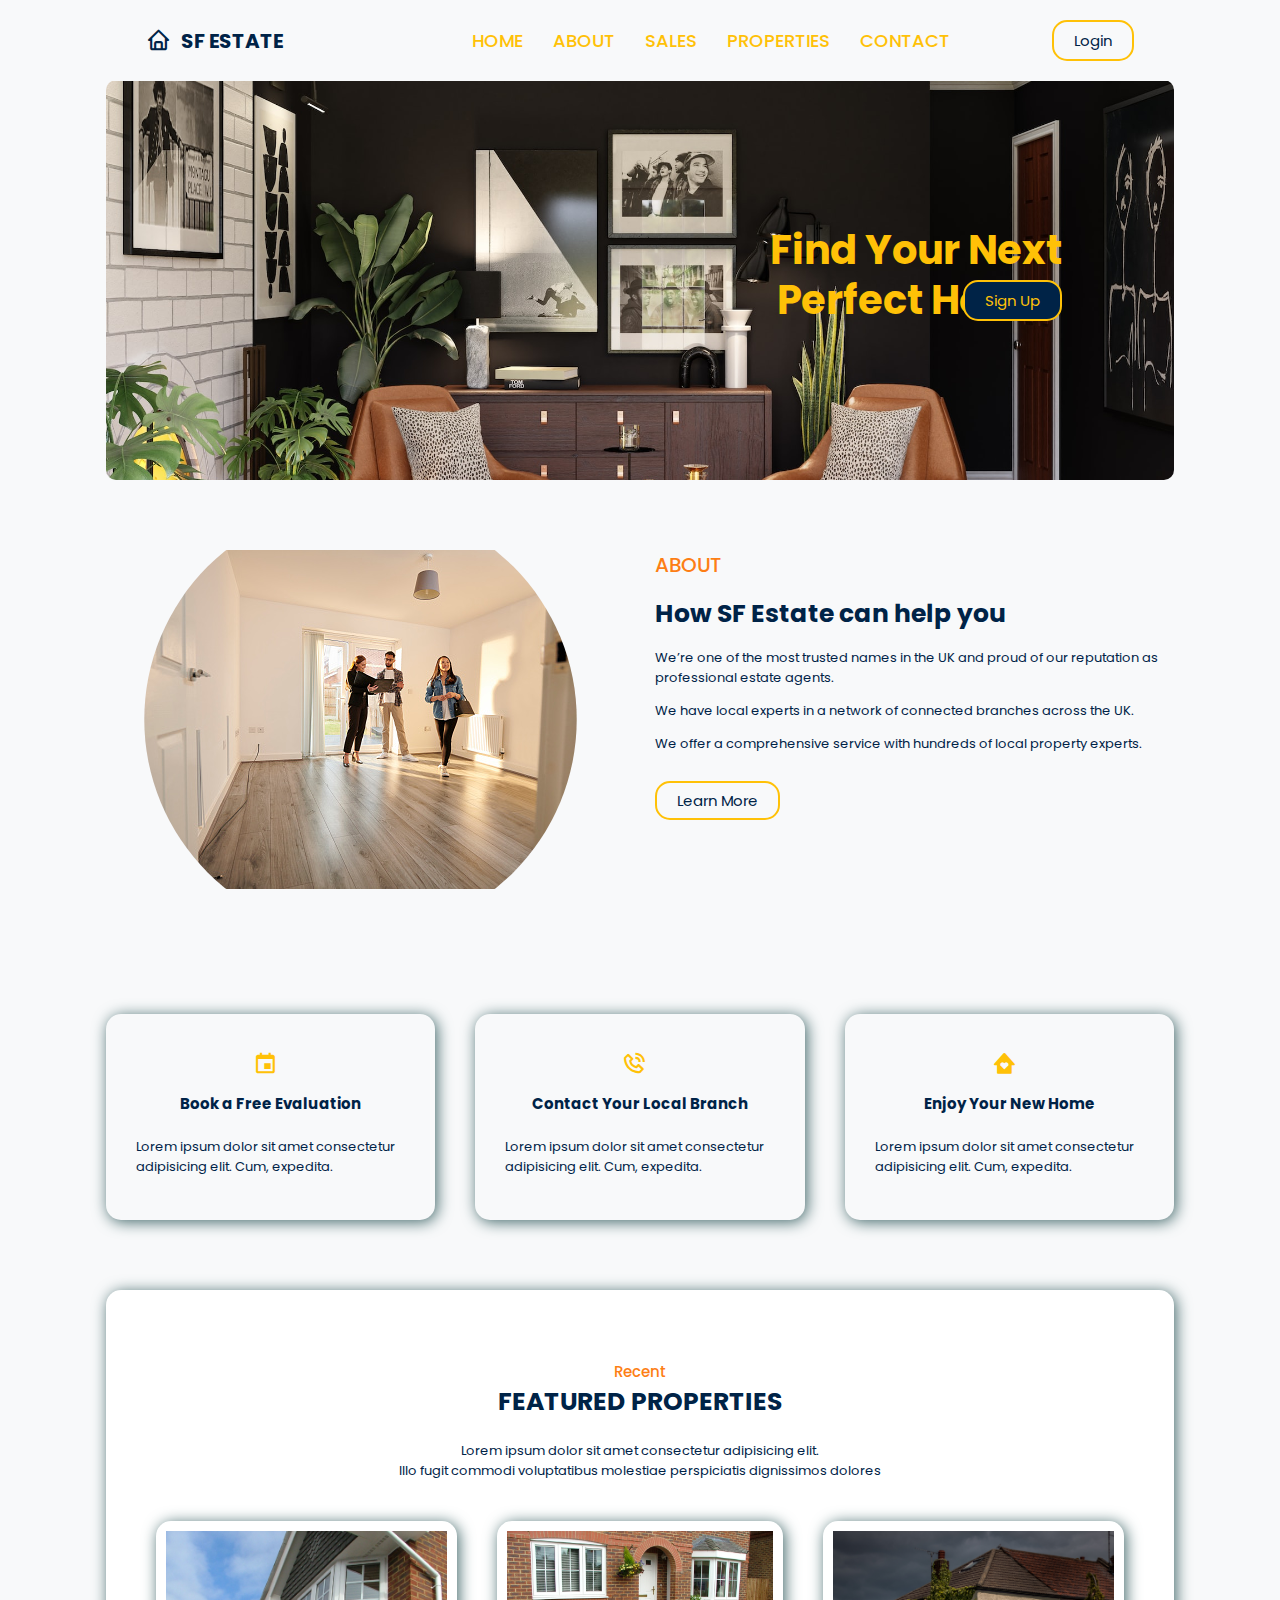
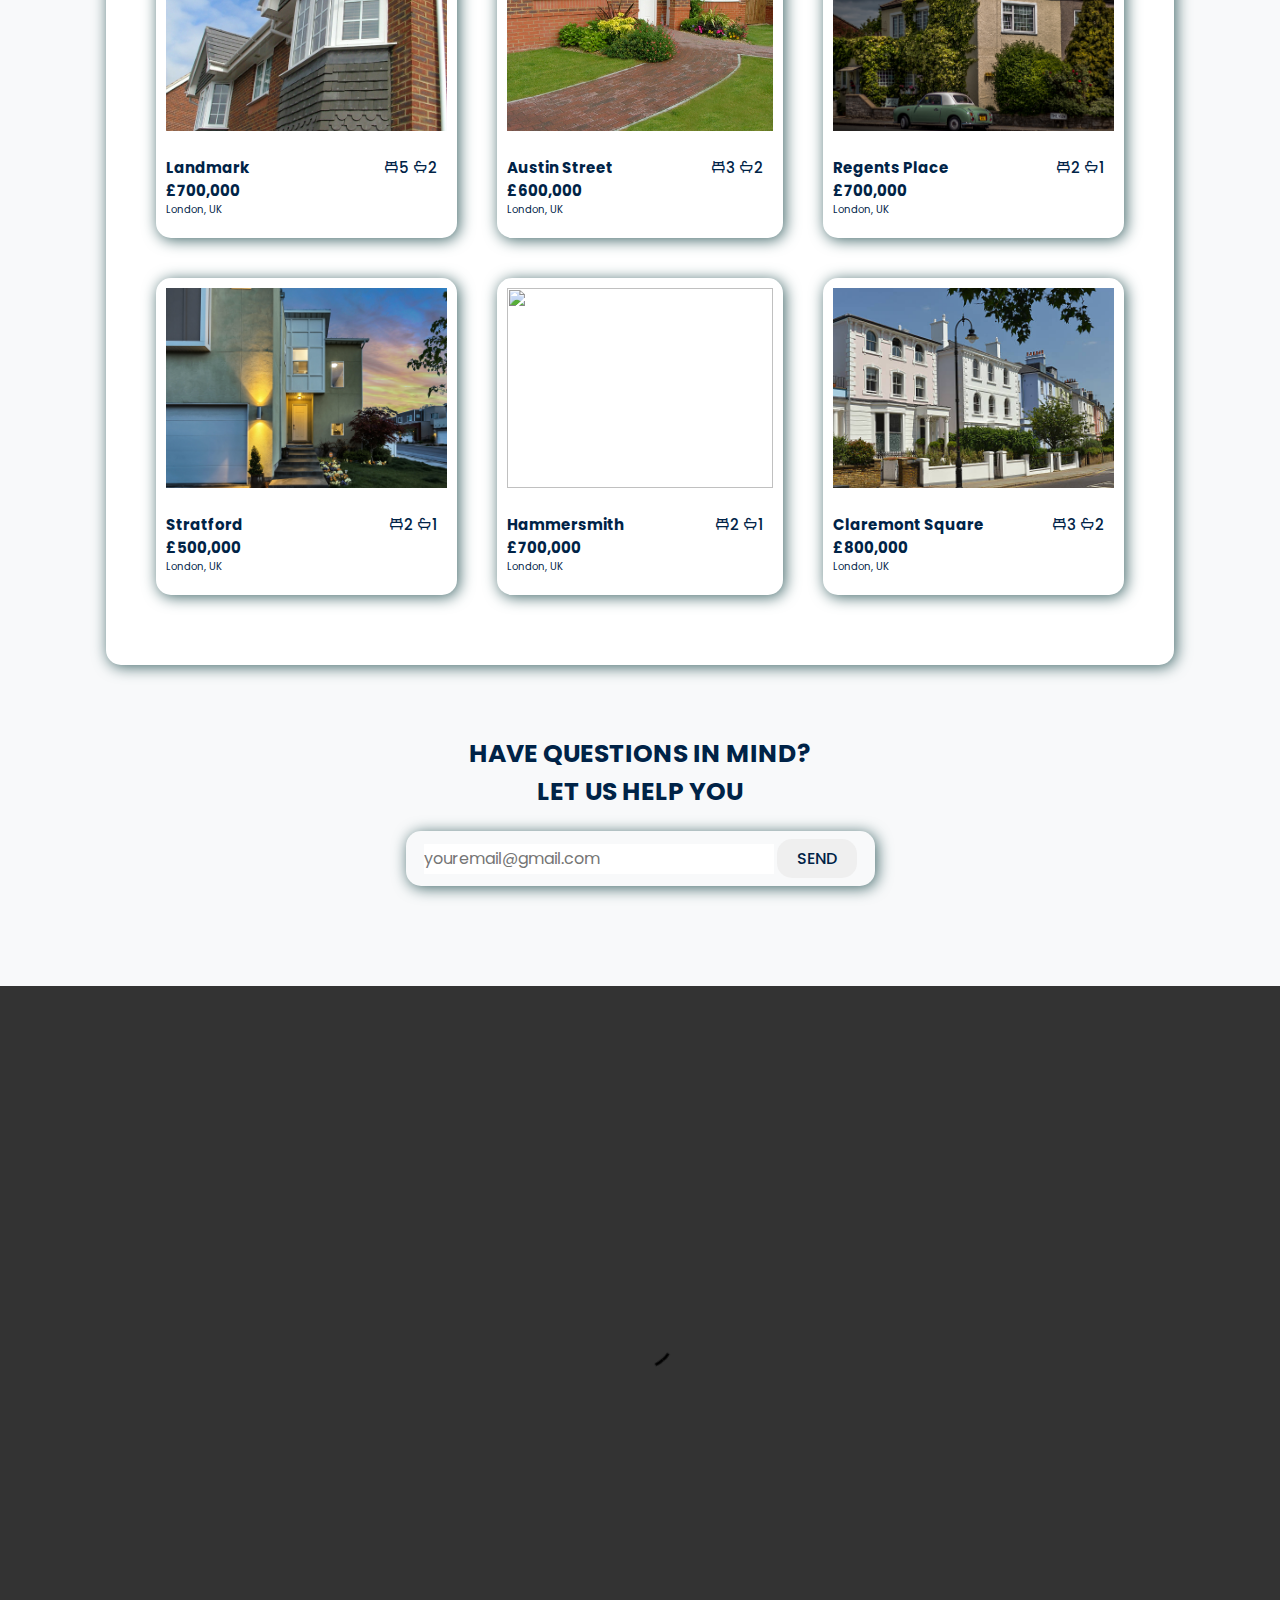
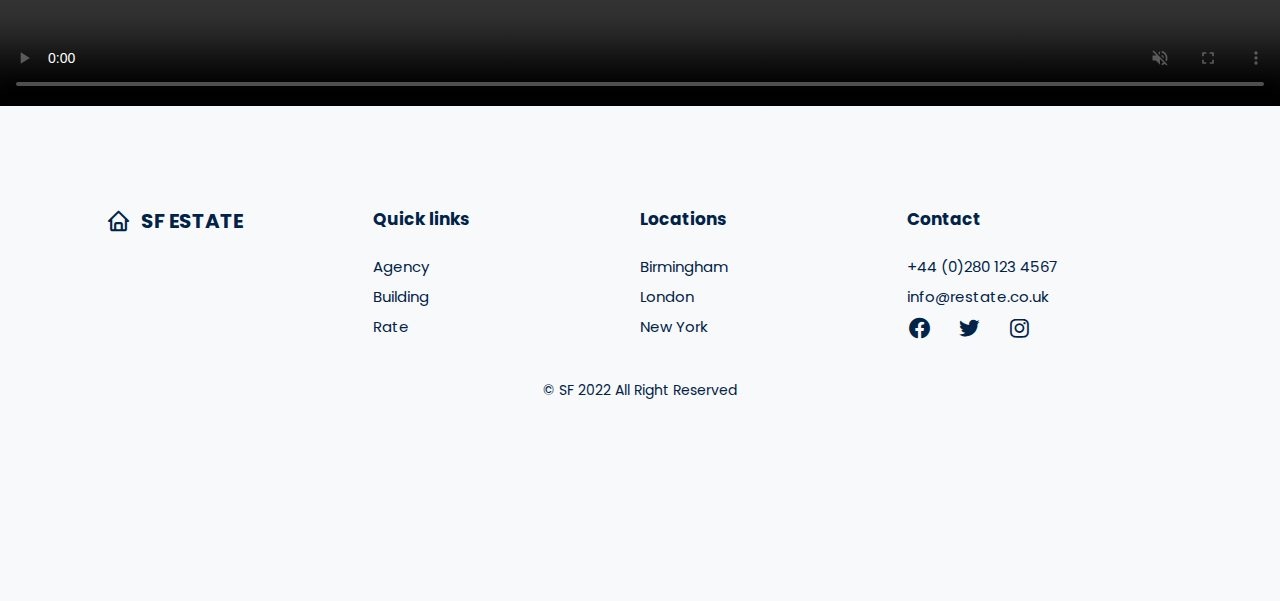
==== index.html @ f8cb688d "first commit" ====
<!DOCTYPE html>
<html>
    <head>
        <meta charset="UTF-8">
        <meta name="viewport" content="width=device-width, initial-scale=1.0">
        <link rel="stylesheet" href="styles.css">
        <link rel="stylesheet" href="https://unpkg.com/boxicons@2.1.4/css/boxicons.min.css">
        <title>Real estate website project</title>
    </head>
    <body>
        <header id="header">
            <div class="nav container">
                <a class="logo" href="index.html"><i class='bx bx-home'></i>SF Estate</a>
                <input type="checkbox" name="" id="menu">
                <label for="menu"><i class='bx bx-menu' id="menu-icon"></i></label>
                <ul id="nav-bar">
                    <li><a class="nav-link" href="#home">Home</a></li>
                    <li><a class="nav-link" href="#about">About</a></li>
                    <li><a class="nav-link" href="#sales">Sales</a></li>
                    <li><a class="nav-link" href="#properties">Properties</a></li>
                    <li><a class="nav-link" href="#footer">Contact</a></li>
                </ul>   
                <a href="login.html" class="button">Login</a>
            </div>
        </header>
            <section class="home container" id="home" role="region" aria-labelledby="home">
            <div class="home-text">
                <h1>Find Your Next<br>Perfect Home.</h1>
                <a href="sign-up.html" class="button1 sign-up">Sign Up</a>
            </div>
            </section>
            <section class="about container" id="about" role="region" aria-labelledby="about">
                <div class="about-img">
                    <img src="images/about.jpg" alt="">
                </div>
                <div class="about-text">
                    <span>About</span>
                    <h2>How SF Estate can help you</h2>
                <p>We’re one of the most trusted names in the UK and proud of our reputation as professional estate agents.</p>
                <p>We have local experts in a network of connected branches across the UK.</p>
                <p>We offer a comprehensive service with hundreds of local property experts.</p>
                <div class="learn-more"><a href="#" class="button">Learn More</a></div>
                </div>
                
            </section>
<!-- Sales boxes -->
            <section class="sales container" id="sales" role="region" aria-labelledby="sales">
            <div class="box">
                <i class='bx bx-calendar-event'></i>
                <h3>Book a Free Evaluation</h3>
                <p>Lorem ipsum dolor sit amet consectetur adipisicing elit. Cum, expedita.</p>
            </div>
            <div class="box">
                <i class='bx bx-phone-call'></i>
                <h3>Contact Your Local Branch</h3>
                <p>Lorem ipsum dolor sit amet consectetur adipisicing elit. Cum, expedita.</p>
            </div>
            <div class="box">
                <i class='bx bxs-home-heart'></i>
                <h3>Enjoy Your New Home</h3>
                <p>Lorem ipsum dolor sit amet consectetur adipisicing elit. Cum, expedita.</p>
            </div>
            </section>
<!-- Properties boxes -->
            <section class="properties container" id="properties" role="region" aria-labelledby="properties">
                <div class="properties-heading">
                    <span>Recent</span>
                    <h2>Featured Properties</h2>
                    <p>Lorem ipsum dolor sit amet consectetur adipisicing elit. <br>Illo fugit commodi voluptatibus molestiae perspiciatis dignissimos dolores</p>
                </div>
                <div class="property-container container">
                    <!-- box 1 -->
                    <div class="property-box">
                        <div class="property-img">
                            <img src="images/p1.jpg">
                        </div>
                            <div class="content">
                                <div class="property-text">
                                    <h3>Landmark</h3>
                                    <h3>£700,000</h3>
                                    <p>London, UK</p>
                                </div>
                                <div class="property-icons">
                                    <i class='bx bx-bed'></i><span>5 </span><i class='bx bx-bath'></i><span>2</span>
                                </div>
                            </div>
                    </div>
                    <!-- box 2 -->
                    <div class="property-box">
                        <div class="property-img">
                            <img src="images/p2.jpg">
                        </div>
                        <div class="content">
                            <div class="property-text">
                                <h3>Austin Street</h3>
                                <h3>£600,000</h3>
                                <p>London, UK</p>
                            </div>
                            <div class="property-icons">
                                <i class='bx bx-bed'></i><span>3 </span><i class='bx bx-bath'></i><span>2</span>
                            </div>
                        </div>
                    </div>
                    <!-- box 3 -->
                    <div class="property-box">
                        <div class="property-img">
                            <img src="images/p3.jpg">
                        </div>
                        <div class="content">
                            <div class="property-text">
                                <h3>Regents Place</h3>
                                <h3>£700,000</h3>
                                <p>London, UK</p>
                            </div>
                            <div class="property-icons">
                                <i class='bx bx-bed'></i><span>2 </span><i class='bx bx-bath'></i><span>1</span>
                            </div>
                        </div>
                    </div>
                    <!-- box 4 -->
                    <div class="property-box">
                        <div class="property-img">
                            <img src="images/p4.jpg">
                        </div>
                        <div class="content">
                            <div class="property-text">
                                <h3>Stratford</h3>
                                <h3>£500,000</h3>
                                <p>London, UK</p>
                            </div>
                            <div class="property-icons">
                                <i class='bx bx-bed'></i><span>2 </span><i class='bx bx-bath'></i><span>1</span>
                            </div>
                        </div>
                    </div>
                    <!-- box 5 -->
                    <div class="property-box">
                        <div class="property-img">
                            <img src="images/p5.jpg">
                        </div>
                        <div class="content">
                            <div class="property-text">
                                <h3>Hammersmith</h3>
                                <h3>£700,000</h3>
                                <p>London, UK</p>
                            </div>
                            <div class="property-icons">
                                <i class='bx bx-bed'></i><span>2 </span><i class='bx bx-bath'></i><span>1</span>
                            </div>
                        </div>
                    </div>
                    <!-- box 6 -->
                    <div class="property-box">
                        <div class="property-img">
                            <img src="images/p6.jpg">
                        </div>
                        <div class="content">
                            <div class="property-text">
                                <h3>Claremont Square</h3>
                                <h3>£800,000</h3>
                                <p>London, UK</p>
                            </div>
                            <div class="property-icons">
                                <i class='bx bx-bed'></i><span>3 </span><i class='bx bx-bath'></i><span>2</span>
                            </div>
                        </div>
                    </div>
                </div>
            </section>
<!-- Newsletter -->
            <section class="newsletter container" id="newsletter">
                <div class="newsletter">
                    <h2>Have Questions In Mind? <br>Let us help you</h2>
                </div>
                <form id="form"  action="https://www.freecodecamp.com/email-submit">
                    <input id="email" 
                    name="email"
                    type="email"
                    placeholder="youremail@gmail.com"
                    required
                    />
                    <input id="submit" type="submit" value="send" class="button">
                </form>
            </section>
            <section role="region" aria-labelledby="media">
                <div id="media" class="video-container">
                  <video width="1280" height="640" autoplay muted loop controls autoplay>
                    <source src="images/video.mp4" type="video/mp4">
                    <source src="images/video.mp4" type="video/ogg">
                    Your browser does not support the video tag.
                  </video>
                </div>
            </section>
        <footer id="footer" role="region" aria-labelledby="footer">
            <div class="footer-container container">
                <div class="name">
                    <a class="logo" href="index.html"><i class='bx bx-home'></i>SF Estate</a>
                </div>
                <div class="links">
                    <h3>Quick links</h3>
                    <ul>
                        <li><a href="#">Agency</a></li>
                        <li><a href="#">Building</a></li>
                        <li><a href="#">Rate</a></li>
                    </ul>
                </div>
                <div class="sites">
                    <h3>Locations</h3>
                    <ul>
                        <li><a href="#">Birmingham</a></li>
                        <li><a href="#">London</a></li>
                        <li><a href="#">New York</a></li>
                    </ul>
                </div>
                <div class="contact">
                    <h3>Contact</h3>
                    <ul>
                        <li>+44 (0)280 123 4567</li>
                        <li>info@restate.co.uk</li>
                    </ul>
                    <div class="social">
                        <a href="#"><i class='bx bxl-facebook-circle'></i></a>
                        <a href="#"><i class='bx bxl-twitter'></i></a>
                        <a href="#"><i class='bx bxl-instagram'></i></a>
                    </div>
                </div>
            </div>
            <div class="copyright">
                <p>&#169 SF 2022 All Right Reserved</p>
            </div>
        </footer>
            <section id="video">
            </section>
    </body>
</html>
---- styles.css ----
/* Google fonts */
@import url('https://fonts.googleapis.com/css2?family=Poppins:wght@400;500;600;700&display=swap');

* {
    font-family: "Poppins", sans-serif;
    margin: 0;
    padding: 0;
    box-sizing: border-box;
    scroll-behavior: smooth;
    scroll-margin: 4rem;
    list-style: none;
    text-decoration: none;
}

html {
    font-size: 10px;
    scroll-behavior: smooth;
}
/* Variables */
:root {
    --blue: #007bff;
    --dark-blue:#002347;
    --orange: #fd7e14;
    --yellow: #ffc107;
    --white: #fff;
    --gray: #6c757d;
    --light: #f8f9fa;
    /* Box shadows */
    --box-shadow: 2px 2px 15px #416769;
}
/* Images */
img {
    width: 100%;
}
body {
    color: var(--dark-blue);
    background-color: var(--light);
}
section {
    padding: 7rem 0 7rem;
}
.home {
    margin-top: 8rem;
    background: url("images/home2.jpg");
    background-repeat: no-repeat;
    background-size: cover;
    border-radius: 1rem;
    background-position: center;
    background-blend-mode: darken;
    height: 400px;
    display: flex;
    align-items: center;
}
.home-text h1 {
    font-size: 4rem;
    font-weight: 700;
    border-radius: 1.5rem;
    color: var(--yellow);
    line-height: 5rem;
    top: 25%;
    text-align: right;
}
.home-text h1,
.sign-up {
    position: absolute;
    right: 17%;
}
.container {
    width: 1068px;
    margin-left: auto;
    margin-right: auto;
}
.nav {
    display: flex;
    align-items:center;
    justify-content: space-between;
}
header {
    width: 100%;
    background-color: var(--light);
    display: block;
    position: fixed;
    top: 0;
    left: 0;
    z-index: 10;
}
header .nav {
    display: flex;
    justify-content: space-between;
    align-items: center; 
    padding: 2rem 4rem;
}
#nav-bar {
    display: flex;;
}
#nav-bar a {
    padding: 8px 15px;
    font-size: 1.8rem;
    font-weight: 500;
    color: var(--yellow);
    text-transform: uppercase;
}
#nav-bar a:hover {
    color: var(--dark-blue);
    background: var(--yellow);
}
.logo {
    display: flex;
    column-gap: 1rem;
    align-items: center;
    font-size: 2rem;
    font-weight: 700;
    color: var(--dark);
    text-transform: uppercase;
}
.logo .bx {
    font-size: 2.5rem;
    color: var(--dark-blue);
}
#menu-icon {
    font-size: 24px;
    display: none;
    cursor: pointer;
}
#menu {
    display: none;
}
.login {
    display: flex;
    column-gap: 1rem;
}
.button,
.button1 {
    padding: 7px 20px;
    border-radius: 1.5rem;
    font-size: 1.5rem;
}
.button {
    border: 2px solid var(--yellow);
    color: var(--dark-blue);
   
}
.button:hover {
    background-color: var(--dark-blue);
    color: var(--yellow);
}
.button1 {
    color: var(--yellow) !important;
    background-color: var(--dark-blue) !important;
    border: 2px solid var(--yellow);
}

/* About */
.about,
.sales {
    display: grid; 
    grid-template-columns: repeat(auto-fit, minmax(25rem, auto));
    gap: 4rem;
}
.about-img img {
    -webkit-clip-path: circle(50% at 50% 50%);
    clip-path: circle(50% at 50% 50%);
}
.about span {
    font-size: 2rem;
    font-weight: 500;
    text-transform: uppercase;
    color: var(--orange);
    margin-bottom: 2rem;
}
.about-text h2 {
    font-size: 2.5rem;
    margin: 1.5rem auto 1.5rem;
}
.learn-more {
    margin-top: 3.5rem;
}

/* Sales */
.about-text p,
.sales p {
    font-size: 1.3rem;
    margin: 1.3rem auto 1.3rem;
}
.sales .box h3 {
    font-size: 1.5rem;
}
.sales .bx {
    font-size: 2.5rem;
    color: var(--yellow);
    padding-right: 1rem;
}
.sales .bx,
.sales .box h3 {
    display: block;
    align-items: center;
    justify-content: center;
    text-align: center;
    line-height: 4rem;
}
.sales .box {
    border-radius: 1.5rem;
    box-shadow: var(--box-shadow);
    padding: 3rem;
    margin-top: -2rem;
}
.box:hover {
    cursor: pointer;
    background-color: var(--dark-blue);
    color: var(--yellow);
}

/* Properties */

.properties {
    background-color: var(--white);
    border-radius: 1.5rem;
    box-shadow: var(--box-shadow);
}
.properties-heading,
.newsletter {
    text-align: center;
}
.properties-heading span {
   font-size: 1.5rem;
   font-weight: 500;
   color: var(--orange);
}
.properties-heading h2,
.newsletter h2,
footer h2 {
    font-size: 2.5rem;
    text-transform: uppercase;
}
.properties-heading p {
    font-size: 1.3rem;
    margin: 2rem auto 4rem;
}
.property-container {
    display: grid; 
    grid-template-columns: repeat(auto-fit, minmax(25rem, auto));
    gap: 4rem;
    padding: 0 5rem;
}
.property-box {
    padding: 1rem;
    background-color: var(--white);
    box-shadow: var(--box-shadow);
    border-radius: 1.5rem;
}
.property-box:hover {
    cursor: pointer;
    transform: scale(1.1);
    transition: 1s;
}
.properties .content {
    margin: 2rem auto 1rem;
    display: flex;
    justify-content: space-between;
}
.property-icons {
    font-size: 1.5rem;
    font-weight: 500;
    margin-right: 1rem;
}
.property-img img {
    width: 100%;
    height: 200px;
    object-fit: cover;
    object-position: center;
}
.property-text h3 {
    font-size: 1.5rem;
}
.property-text span,
.property-text .bx {
    font-size: 1.5rem;
}

/* Newsletter */

.newsletter {
    display: flex;
    flex-direction: column;
    justify-content: center;
    align-items: center;
    text-align: center;
    row-gap: 2rem;
}
.newsletter form {
    padding: 0.8rem 1.8rem;
    box-shadow: var(--box-shadow);
    border-radius: 1.5rem;
}
.newsletter input {
    border: none;
    outline: none;
    font-size: 1.6rem;
}
.newsletter #email {
    width: 35rem;
    height: 3rem;
}   
.newsletter .button {
    font-weight: 500;
    text-transform: uppercase;
}

/* Footer */

footer {
    /* background-color: var(--light);
    color: var(--dark-blue); */
    padding: 3rem;
}
.footer-container {
    display: grid; 
    grid-template-columns: repeat(auto-fit, minmax(25rem, auto));
    padding: 2rem auto;
}

footer li {
    font-size: 1.5rem;
    line-height: 3rem;
}
footer h3 {
    font-size: 1.7rem;
    margin-bottom: 2rem;
}
footer .footer-container .social {
    font-size: 2rem;
    font-weight: 500;
    display: inline-block;
    justify-content: space-between;
    align-items: center;
    gap: 1rem;
}

.footer-container a {
    color: var(--dark-blue);
}

.footer-container a:hover {
    color: var(--orange);
} 
.social a {
    font-size: 2.5rem;
    margin-right: 2rem;
}
.copyright {
    text-align: center;
    font-size: 1.4rem;
    padding: 3rem;
}
/* Login */
.login {
    margin-top: 9rem;
    display: grid; 
    grid-template-columns: 40% auto;
    min-height: 100vh;
    padding-right: 3rem;
}
.login-container,
.login-container form {
    display: flex;
    flex-direction: column;
    row-gap: 1.6rem;
    padding-right: 3rem;
}
.login-container h2 {
    font-size: 2.2rem;
}
.login-container p {
    font-size: 1.4rem;
}
.login-container form span {
    font-size: 1.3rem;
    color: var(--secondary);
    margin-bottom: 4px;
}
.login-container form a {
    text-align: right;
    font-size: 1.3rem;
}
.login-container form a:hover {
   color: var(--blue);
}
.login-container .button1 {
    outline: none;
    border: none;
    border-radius: 0;
    text-align: center;
    justify-content: center;
    font-size: 1.5rem;
}
.login-container form input {
    height: 3.5rem;
    font-size: 1.5rem;
}
/* video */
.video-container {
    position: relative;
    width: 100%;
    padding: 0% 0% 56.25%; 
    margin-top: -4rem;
    display: block;
    overflow: hidden;
  }
  
  .video-container video {
    position: absolute;
    top: 0; bottom: 0; left: 0;
    width: 100%;
    height: 100%;
  }

/* Making responsive */
@media (max-width: 1080px) {
    .container {
      margin-left: 1.5rem;
      margin-right: 1.5rem;
    }
  }

@media (max-width: 880px) {
.section {
    padding: 6rem 0 5rem;
}
.properties-container {
    grid-template-columns: repeat(auto-fit, minmax(200px, auto));
    gap: 1.5rem;
    padding: 0 1rem;
}
.footer-container {
    grid-template-columns: repeat(auto-fit, minmax(200px, auto));
    gap: 1.5rem;
}
.login {
    grid-template-columns: 0.6fr 1fr;
}
}
@media (max-width: 768px) {
.nav {
    padding: 1rem 0;
}
#menu-icon {
    display: initial;
}
#nav-bar {
    position: absolute;
    top: 0;
    left: 0;
    display: flex;
    flex-direction: column;
    color: var(--second-color);
    text-align: center;
}
#nav-bar a {
    display: block;
    color: var(--orange);
    background-color: var(--gray);
    margin: 1rem;
}
#nav-bar a:hover {
    background-color: var(--yellow);
    color: var(--dark-blue);
}
}
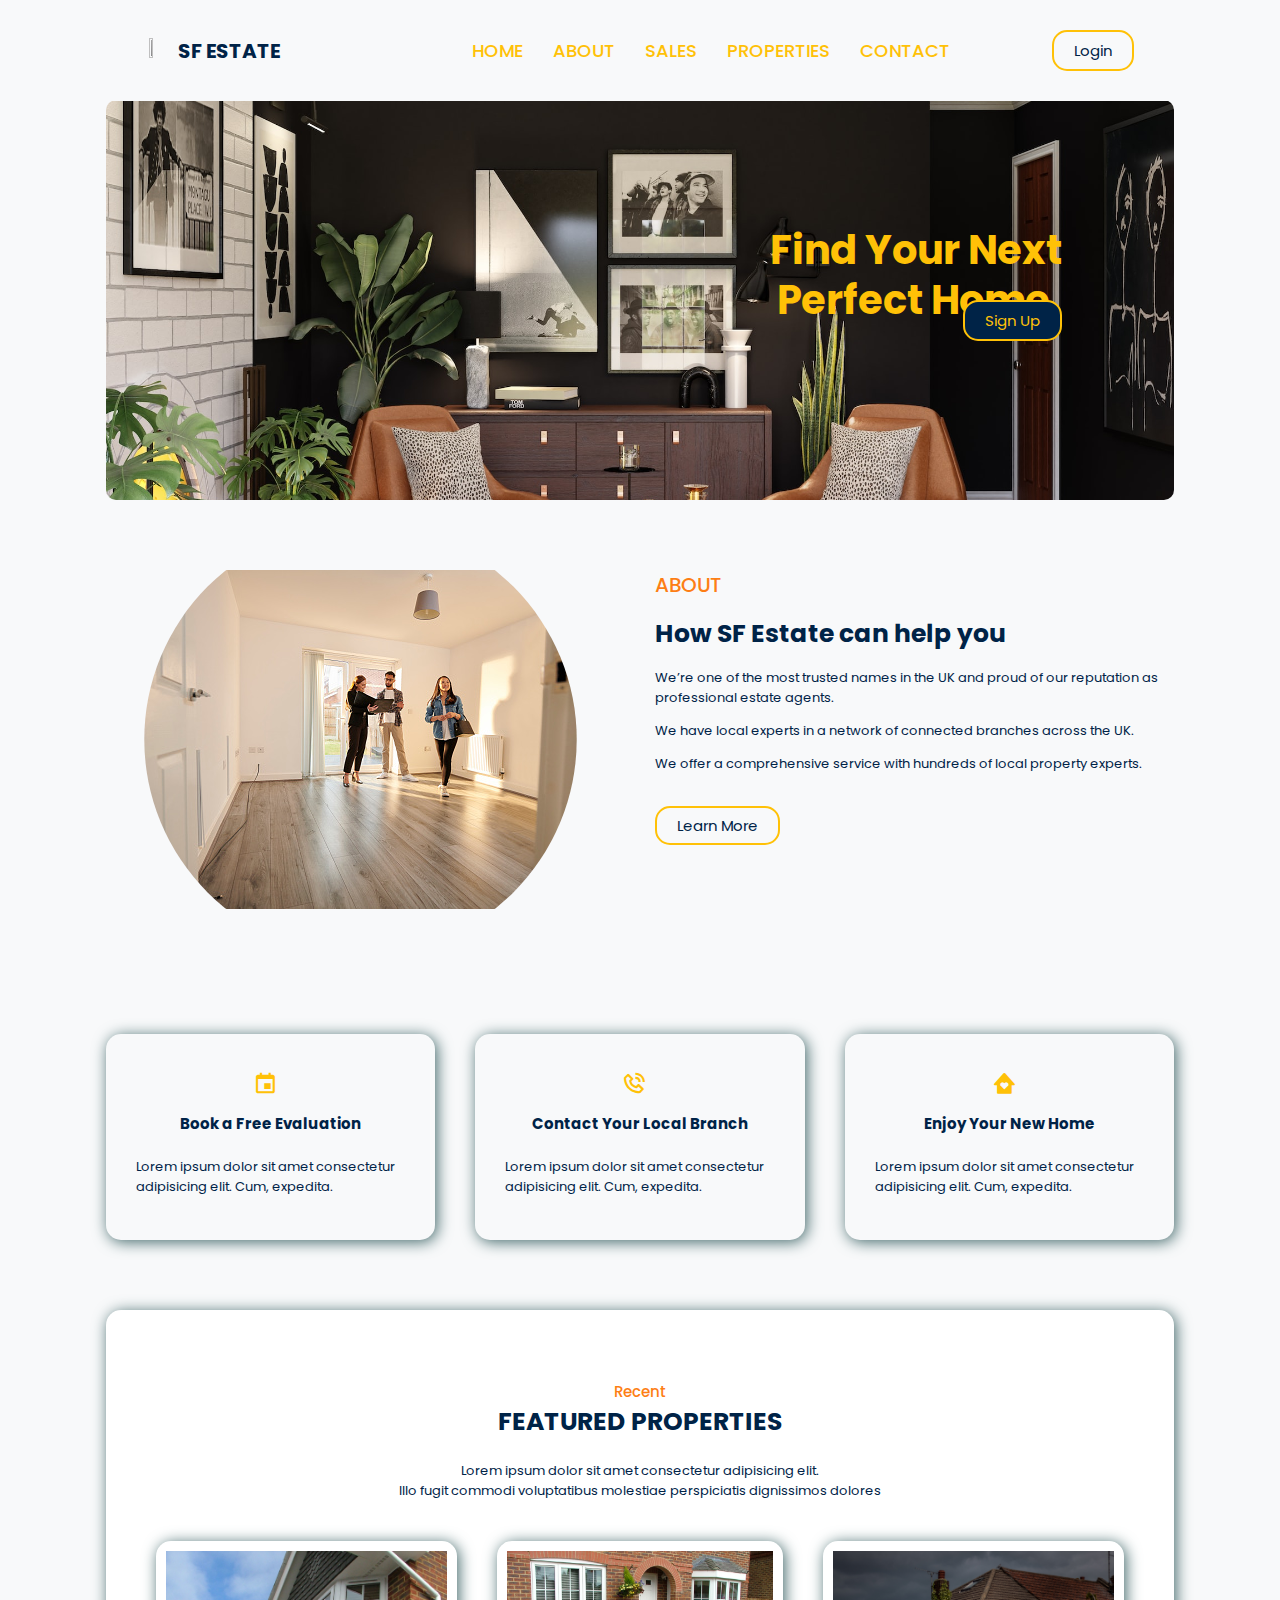
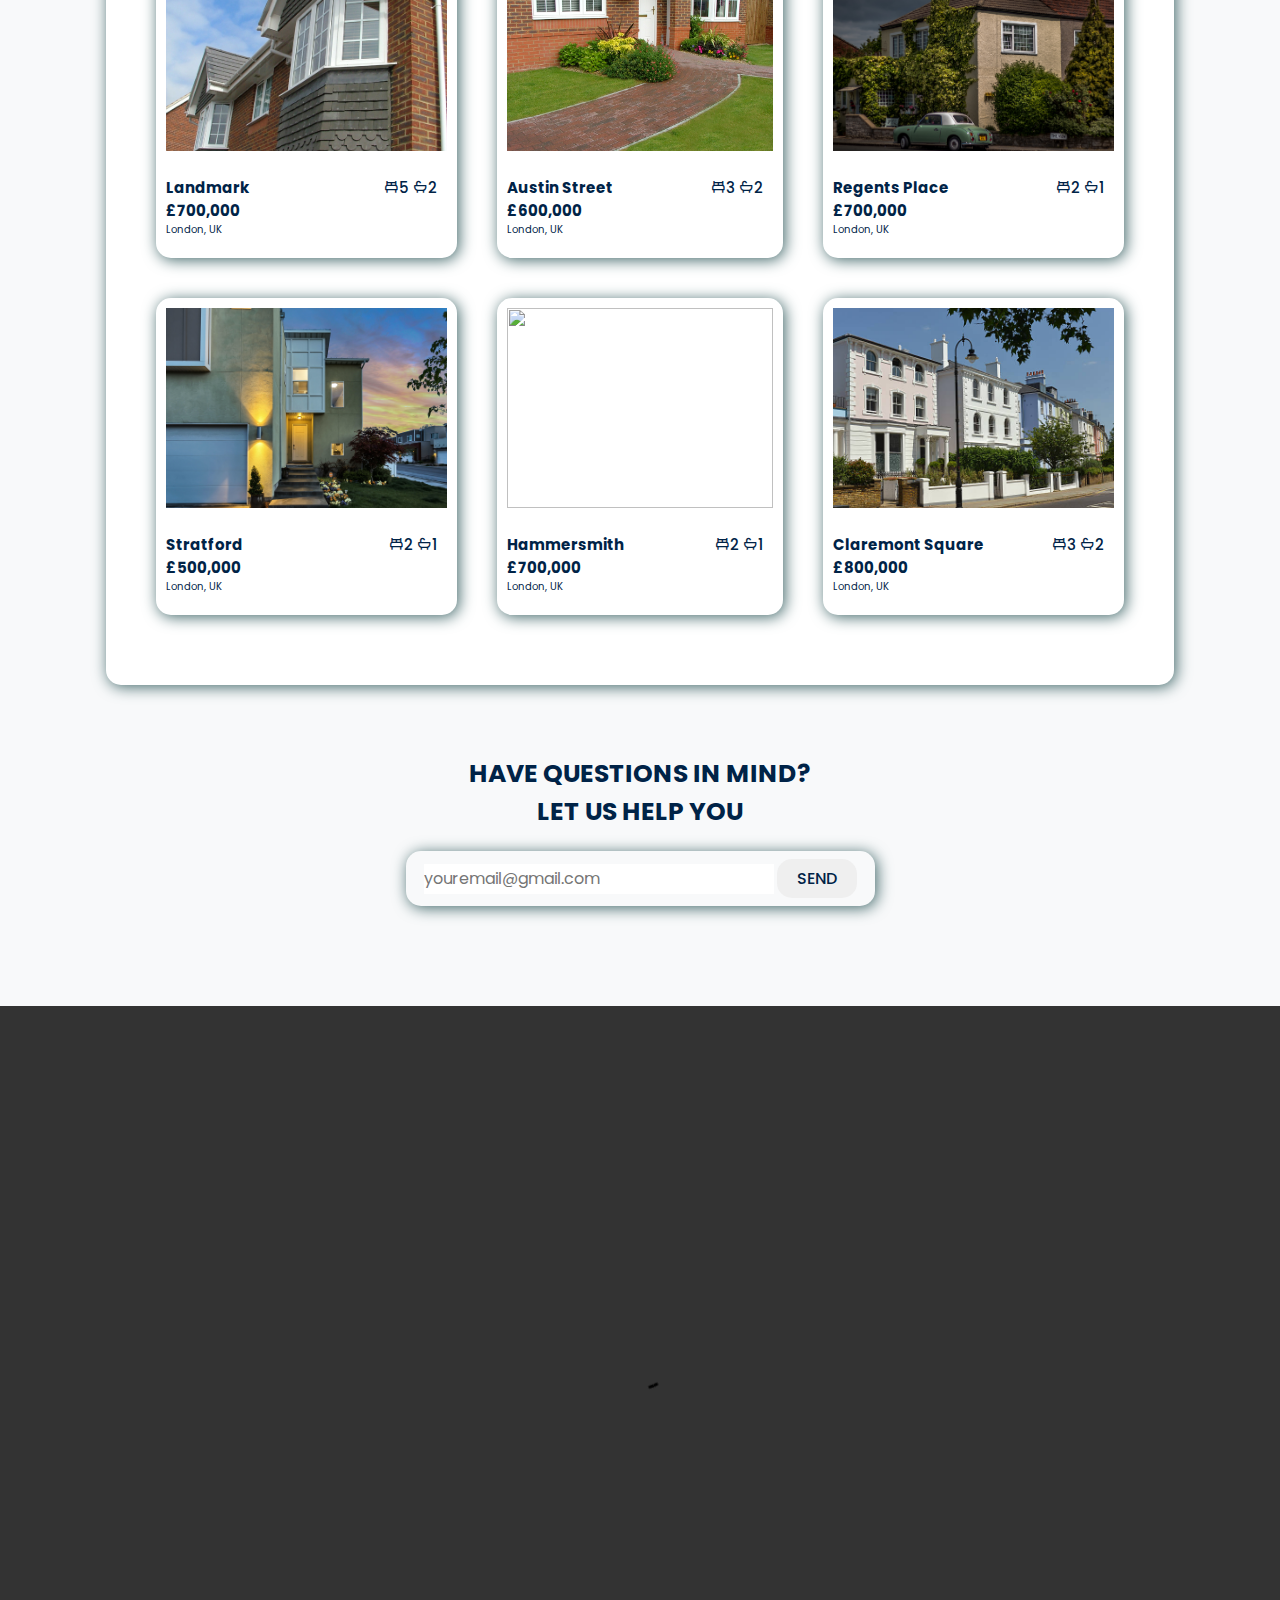
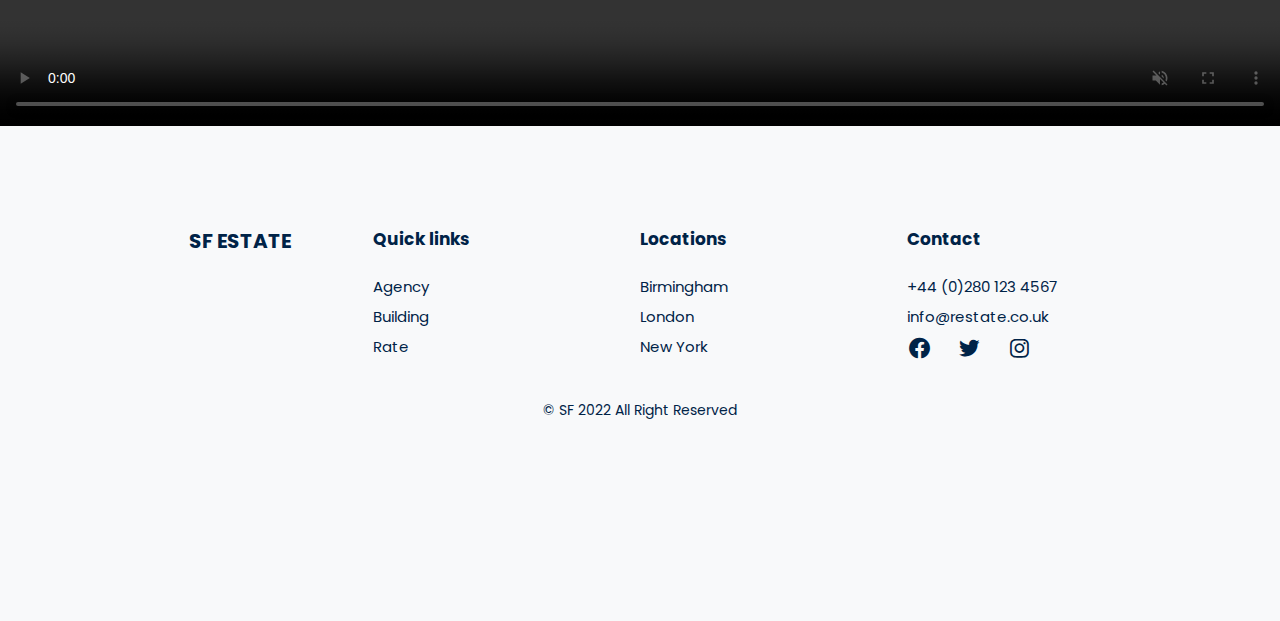
==== commit 4b21bcac: "update elements" ====
--- a/index.html
+++ b/index.html
@@ -10,16 +10,16 @@
     <body>
         <header id="header">
             <div class="nav container">
-                <a class="logo" href="index.html"><i class='bx bx-home'></i>SF Estate</a>
+                <a class="logo" href="index.html"><img src="https://i.pinimg.com/564x/c5/02/41/c50241b86ec5c0ad82480b16591489a3.jpg" id="header-img">SF Estate</a>
                 <input type="checkbox" name="" id="menu">
                 <label for="menu"><i class='bx bx-menu' id="menu-icon"></i></label>
-                <ul id="nav-bar">
+                <nav id="nav-bar">
                     <li><a class="nav-link" href="#home">Home</a></li>
                     <li><a class="nav-link" href="#about">About</a></li>
                     <li><a class="nav-link" href="#sales">Sales</a></li>
                     <li><a class="nav-link" href="#properties">Properties</a></li>
                     <li><a class="nav-link" href="#footer">Contact</a></li>
-                </ul>   
+                </nav>   
                 <a href="login.html" class="button">Login</a>
             </div>
         </header>
@@ -182,19 +182,19 @@
                     <input id="submit" type="submit" value="send" class="button">
                 </form>
             </section>
-            <section role="region" aria-labelledby="media">
-                <div id="media" class="video-container">
-                  <video width="1280" height="640" autoplay muted loop controls autoplay>
+            <section role="region" aria-labelledby="video">
+                <div class="video-container">
+                  <video id="video" width="1280" height="640" autoplay muted loop controls autoplay>
                     <source src="images/video.mp4" type="video/mp4">
                     <source src="images/video.mp4" type="video/ogg">
                     Your browser does not support the video tag.
-                  </video>
+                  </iframe>
                 </div>
             </section>
         <footer id="footer" role="region" aria-labelledby="footer">
             <div class="footer-container container">
                 <div class="name">
-                    <a class="logo" href="index.html"><i class='bx bx-home'></i>SF Estate</a>
+                    <a class="logo" href="index.html">SF Estate</a>
                 </div>
                 <div class="links">
                     <h3>Quick links</h3>
--- a/styles.css
+++ b/styles.css
@@ -15,6 +15,7 @@
 html {
     font-size: 10px;
     scroll-behavior: smooth;
+    scroll-padding: 4px;
 }
 /* Variables */
 :root {
@@ -28,10 +29,7 @@
     /* Box shadows */
     --box-shadow: 2px 2px 15px #416769;
 }
-/* Images */
-img {
-    width: 100%;
-}
+
 body {
     color: var(--dark-blue);
     background-color: var(--light);
@@ -40,7 +38,7 @@
     padding: 7rem 0 7rem;
 }
 .home {
-    margin-top: 8rem;
+    margin-top: 10rem;
     background: url("images/home2.jpg");
     background-repeat: no-repeat;
     background-size: cover;
@@ -88,7 +86,7 @@
     display: flex;
     justify-content: space-between;
     align-items: center; 
-    padding: 2rem 4rem;
+    padding: 3rem 4rem;
 }
 #nav-bar {
     display: flex;;
@@ -104,14 +102,19 @@
     color: var(--dark-blue);
     background: var(--yellow);
 }
+.logo img {
+    width: 10%;
+    height: 10%;
+}
 .logo {
-    display: flex;
-    column-gap: 1rem;
-    align-items: center;
     font-size: 2rem;
     font-weight: 700;
     color: var(--dark);
     text-transform: uppercase;
+    display: flex;
+    align-items: center; 
+    justify-content: center;
+    column-gap: 1.5rem;
 }
 .logo .bx {
     font-size: 2.5rem;
@@ -173,7 +176,7 @@
     margin: 1.5rem auto 1.5rem;
 }
 .learn-more {
-    margin-top: 3.5rem;
+    margin-top: 4rem;
 }
 
 /* Sales */
@@ -457,8 +460,8 @@
 }
 #nav-bar a {
     display: block;
-    color: var(--orange);
-    background-color: var(--gray);
+    color: var(--dark-blue);
+    background-color: var(--yellow);
     margin: 1rem;
 }
 #nav-bar a:hover {
